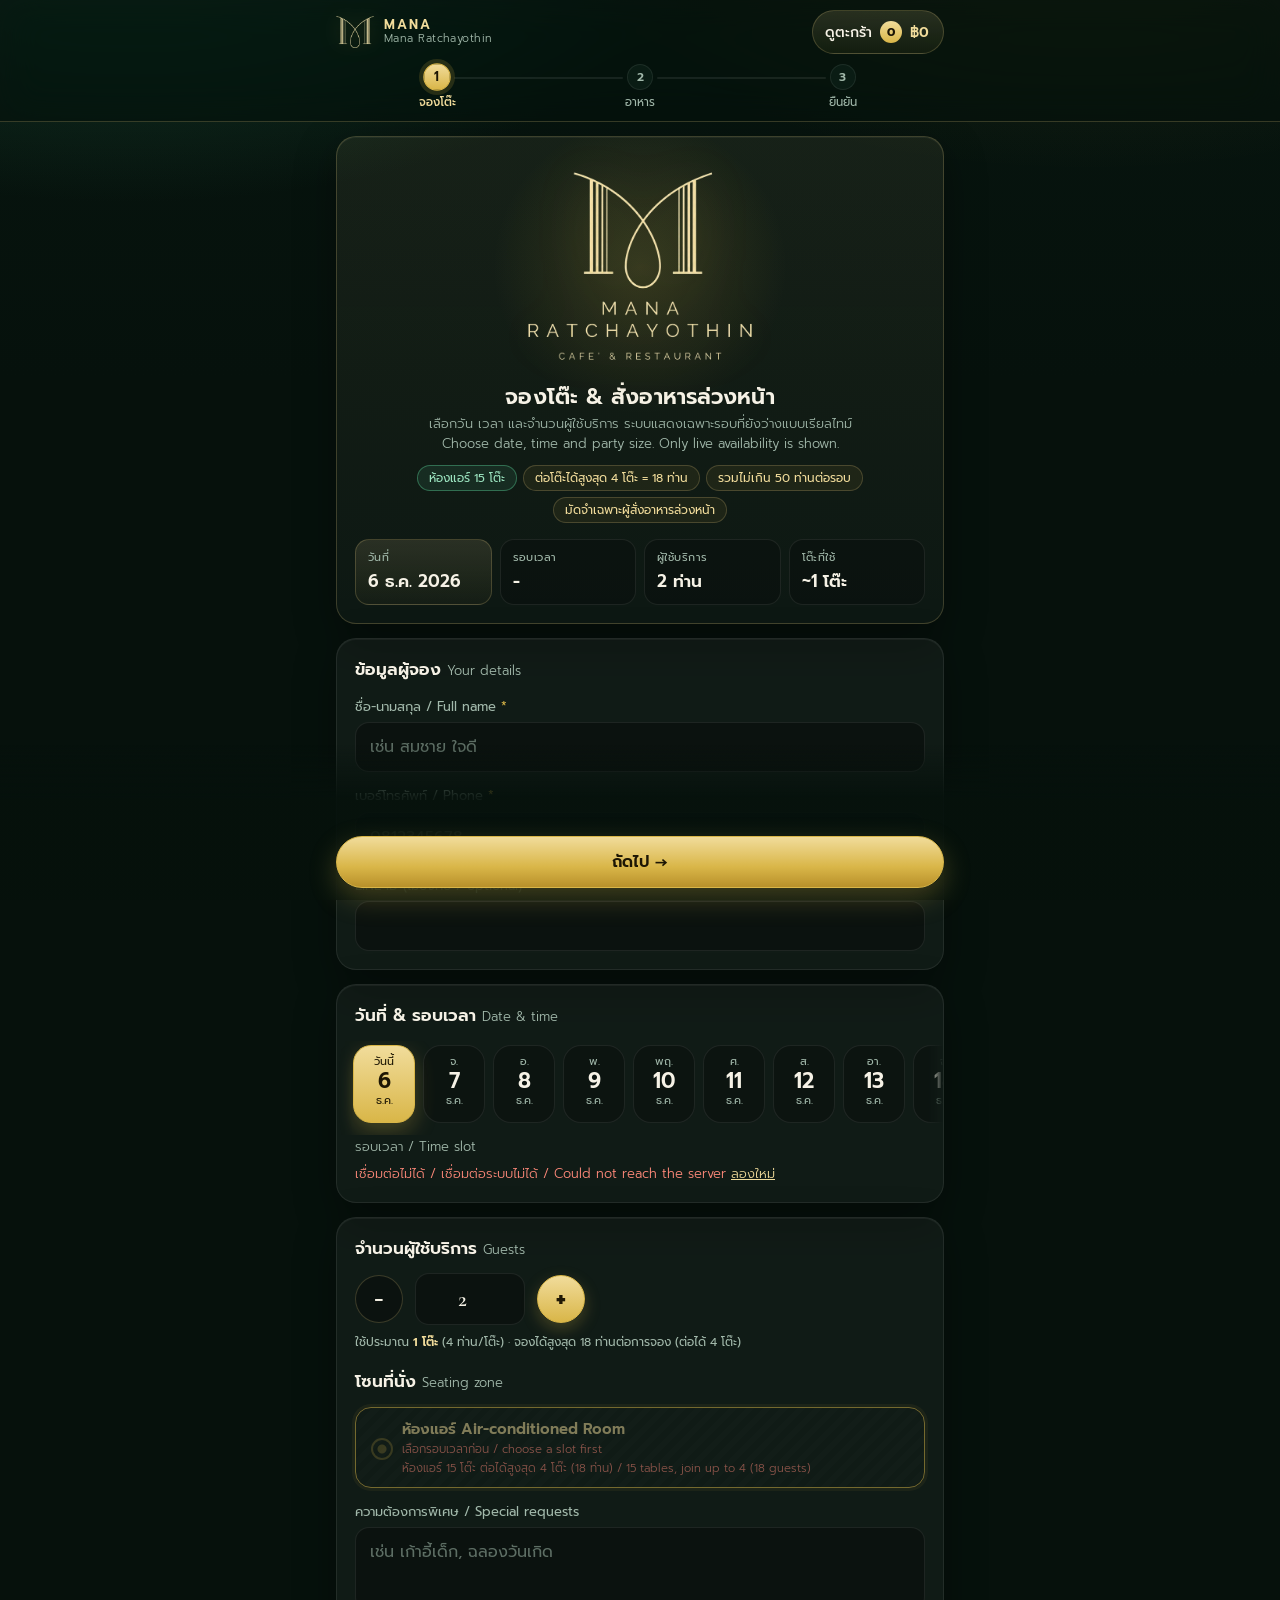
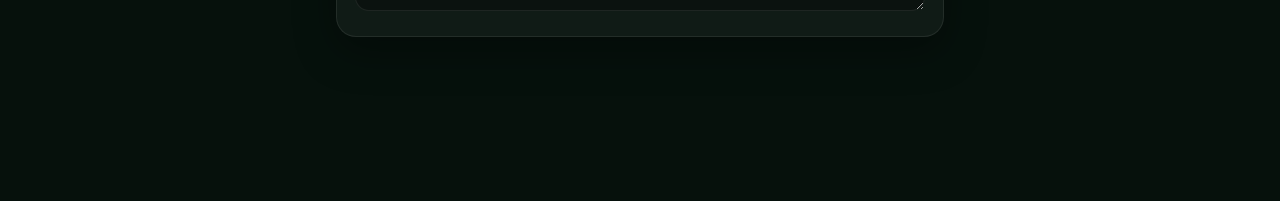
==== ratch/index.html @ 9ee77e87 "UI v2: modern glass/dark-luxe theme, branch logos, share icons, floating cart bar, skeletons, a11y; " ====
<!DOCTYPE html>
<html lang="th">
<head>
<meta charset="utf-8">
<base href="../">
<script>window.MANA_DEFAULT_BRANCH = 'ratch';</script>
<meta name="viewport" content="width=device-width, initial-scale=1, viewport-fit=cover">
<meta name="theme-color" content="#0b1b15">
<title>Mana Ratchayothin | จองโต๊ะ &amp; สั่งอาหาร</title>
<meta name="description" content="จองโต๊ะและสั่งอาหารล่วงหน้า Mana Ratchayothin Cafe\' &amp; Restaurant / Book a table and pre-order food online">
<meta property="og:type" content="website">
<meta property="og:site_name" content="MANA">
<meta property="og:title" content="Mana Ratchayothin | จองโต๊ะ &amp; สั่งอาหาร">
<meta property="og:description" content="จองโต๊ะและสั่งอาหารล่วงหน้า / Book a table and pre-order food online">
<meta property="og:image" content="https://khatawutt.github.io/mana-booking/assets/og-ratch.png">
<meta property="og:image:width" content="1200">
<meta property="og:image:height" content="630">
<meta name="twitter:card" content="summary_large_image">
<link rel="icon" type="image/png" href="assets/favicon-ratch.png">
<link rel="apple-touch-icon" href="assets/apple-touch-ratch.png">
<link rel="preconnect" href="https://fonts.googleapis.com">
<link rel="preconnect" href="https://fonts.gstatic.com" crossorigin>
<link href="https://fonts.googleapis.com/css2?family=Prompt:wght@300;400;500;600;700&family=Cormorant+Garamond:wght@500;600&display=swap" rel="stylesheet">
<link rel="stylesheet" href="css/app.css?v=2">
</head>
<body>
<div class="top"><div class="top-in">
  <div class="top-row">
    <div class="brandbox"><img class="mark" id="markImg" alt="" width="38" height="38"><div class="brand" id="brand">MANA<small id="brandSub"></small></div></div>
    <button class="cartbtn" id="cartBtn" type="button" aria-label="ดูตะกร้า"><span>ดูตะกร้า</span><span class="cnt" id="cartCnt">0</span><b id="cartTotal">฿0</b></button>
  </div>
  <div class="steps" id="steps"><div data-s="1"><i>1</i><span>จองโต๊ะ</span></div><div data-s="2"><i>2</i><span>อาหาร</span></div><div data-s="3"><i>3</i><span>ยืนยัน</span></div></div>
  <div class="prog" id="prog"><div class="pbar"><i id="progBar"></i></div><div class="txt"><span id="progL"></span><span id="progR"></span></div></div>
</div></div>

<div class="bootmsg" id="boot"><img id="bootLogo" alt="MANA" src="assets/logo-ratch.webp"><div><span class="sp"></span><span id="bootTxt">กำลังโหลด... / Loading...</span></div><button type="button" id="bootRetry" class="hide">ลองใหม่ / Retry</button></div>

<script>
(function(){var q=(new URLSearchParams(location.search).get('b')||window.MANA_DEFAULT_BRANCH||'').toLowerCase();
if(q==='ratch'||q==='ratchayothin'){var i=document.getElementById('bootLogo');if(i)i.src='assets/logo-ratch.webp';}})();
</script>

<div class="wrap" id="app">
  <div class="banner bad" id="verBanner">เมนูมีการอัปเดต กรุณารีเฟรชหน้านี้ (ดึงลงเพื่อโหลดใหม่) ก่อนสั่งอาหาร / The menu was updated, please reload this page before ordering.</div>

<!-- STEP 1 -->
<section id="s1">
  <div class="card gold hero">
    <img class="logo" id="logoHero" alt="MANA" width="250" height="198">
    <div class="eyebrow" id="eyebrow">MANA</div>
    <h1>จองโต๊ะ &amp; สั่งอาหารล่วงหน้า</h1>
    <div class="sub">เลือกวัน เวลา และจำนวนผู้ใช้บริการ ระบบแสดงเฉพาะรอบที่ยังว่างแบบเรียลไทม์<br>Choose date, time and party size. Only live availability is shown.</div>
    <div class="chips" id="infoChips"></div>
    <div class="stats">
      <div class="stat hl"><span>วันที่</span><b id="stDate">-</b></div>
      <div class="stat"><span>รอบเวลา</span><b id="stSlot">-</b></div>
      <div class="stat"><span>ผู้ใช้บริการ</span><b id="stGuests">-</b></div>
      <div class="stat"><span id="stUnitL">โต๊ะที่ใช้</span><b id="stUnit">-</b></div>
    </div>
  </div>

  <div class="card">
    <h2>ข้อมูลผู้จอง <span class="sub">Your details</span></h2>
    <label class="f" for="fName">ชื่อ-นามสกุล / Full name <em>*</em></label>
    <input type="text" id="fName" autocomplete="name" maxlength="80" placeholder="เช่น สมชาย ใจดี">
    <div class="err" id="eName"></div>
    <label class="f" for="fPhone">เบอร์โทรศัพท์ / Phone <em>*</em></label>
    <input type="tel" id="fPhone" inputmode="numeric" autocomplete="tel" maxlength="14" placeholder="0812345678">
    <div class="err" id="ePhone"></div>
    <label class="f" for="fLine">LINE ID (ไม่บังคับ / optional)</label>
    <input type="text" id="fLine" maxlength="60" autocomplete="off">
    <div class="hp"><label>Website <input type="text" id="fHp" tabindex="-1" autocomplete="off"></label></div>
  </div>

  <div class="card">
    <h2>วันที่ &amp; รอบเวลา <span class="sub">Date &amp; time</span></h2>
    <div class="dates" id="dates"></div>
    <div class="err" id="eDate"></div>
    <div class="sub" style="margin:2px 0 8px">รอบเวลา / Time slot</div>
    <div class="grid slots" id="slots"></div>
    <div class="err" id="eSlot"></div>
  </div>

  <div class="card">
    <h2>จำนวนผู้ใช้บริการ <span class="sub">Guests</span></h2>
    <div class="gst">
      <button type="button" class="rbtn" id="gMinus" aria-label="ลด">&minus;</button>
      <input type="number" id="fGuests" inputmode="numeric" min="1" value="2">
      <button type="button" class="rbtn plus" id="gPlus" aria-label="เพิ่ม">+</button>
    </div>
    <div class="hint" id="gHint"></div>
    <div class="err" id="eGuests"></div>
    <h2 style="margin-top:18px">โซนที่นั่ง <span class="sub">Seating zone</span></h2>
    <div class="grid" id="zones"></div>
    <div class="err" id="eZone"></div>
    <label class="f" for="fSpecial">ความต้องการพิเศษ / Special requests</label>
    <textarea id="fSpecial" maxlength="500" placeholder="เช่น เก้าอี้เด็ก, ฉลองวันเกิด"></textarea>
  </div>
</section>

<!-- STEP 2 -->
<section id="s2" class="hide">
  <div class="card gold" id="modeCard">
    <div class="modehead"><div class="eyebrow">อาหาร / Food</div>
    <h1 style="font-size:22px">สั่งอาหารล่วงหน้าหรือไม่?</h1>
    <div class="sub">Pre-order food?</div></div>
    <div class="modes" style="margin-top:12px">
      <button type="button" class="mode" id="modeYes"><b>สั่งอาหารล่วงหน้า (ชำระมัดจำ)</b><span>เลือกเมนูได้เลย อาหารพร้อมเมื่อมาถึง &middot; ต้องโอนมัดจำ / Pre-order, deposit required</span></button>
      <button type="button" class="mode" id="modeNo"><b>ไม่สั่งอาหารล่วงหน้า</b><span>สั่งที่ร้านได้ ไม่ต้องมัดจำ / Order at the restaurant, no deposit</span></button>
    </div>
    <div class="notice" id="minNotice"></div>
  </div>
  <div id="menuBox" class="hide">
    <div class="search"><input type="text" id="fSearch" placeholder="ค้นหาเมนู / Search menu" autocomplete="off"></div>
    <div class="tabs" id="tabs"></div>
    <div class="cols"><span>รายการ</span><span style="text-align:right">ราคา/หน่วย</span><span style="text-align:center">จำนวน</span><span style="text-align:right">รวม</span></div>
    <div id="menu"></div>
    <div class="empty hide" id="noRes">ไม่พบเมนูที่ค้นหา / No results</div>
  </div>
</section>

<!-- STEP 3 -->
<section id="s3" class="hide">
  <div class="card gold">
    <div class="eyebrow">ตรวจสอบ &amp; ยืนยัน</div>
    <h1 style="font-size:22px">สรุปการจอง</h1>
    <div id="sumBox" style="margin-top:8px"></div>
  </div>
  <div class="card" id="orderCard">
    <h2>รายการอาหาร <span class="sub">Your order</span></h2>
    <div id="orderBox"></div>
  </div>
  <div class="card" id="depCard">
    <h2>ชำระมัดจำ <span class="sub">Deposit by QR</span></h2>
    <div class="notice" id="depInfo"></div>
    <div id="qrBox" class="qrph"><span class="sp"></span>กำลังโหลด QR...</div>
    <div class="sub center">ชื่อบัญชี: MANA (อลิษา ใบกว้าง) &middot; รับเงินได้จากทุกธนาคาร</div>
    <label class="f" for="fAmount">ยอดที่โอน / Amount transferred (THB) <em>*</em></label>
    <input type="number" id="fAmount" inputmode="decimal" min="1" placeholder="0">
    <div class="err" id="eAmount"></div>
    <label class="f" for="fRef">เวลาที่โอนและเลขอ้างอิงรายการ / Transfer time &amp; ref no. <em>*</em></label>
    <input type="text" id="fRef" maxlength="120" placeholder="เช่น 14:05 / 0123456789">
    <div class="err" id="eRef"></div>
    <label class="chk"><input type="checkbox" id="fConfirm"><span>ฉันได้โอนเงินมัดจำแล้ว / I have transferred the deposit</span></label>
    <div class="err" id="eConfirm"></div>
    <div class="notice" style="margin-top:12px">หลังส่งการจอง กรุณาส่งสลิปโอนเงินให้ร้านทาง LINE เพื่อยืนยัน<br>After booking, please send your transfer slip to us on LINE.</div>
  </div>
  <div class="card hide" id="noDepCard">
    <h2>ไม่ต้องมัดจำ <span class="sub">No deposit</span></h2>
    <div class="notice" id="noDepInfo"></div>
  </div>
  <div class="banner bad" id="submitErr"></div>
</section>

<!-- SUCCESS -->
<section id="done" class="hide">
  <div class="card gold center">
    <img class="logo small" id="logoDone" alt="MANA" width="190" height="150">
    <div class="ok-mark">&#10003;</div>
    <h1 style="font-size:23px">ส่งการจองเรียบร้อย</h1>
    <div class="sub">Booking received</div>
    <div class="code" id="doneCode"></div>
    <div class="sub">รหัสการจอง / Booking code</div>
  </div>
  <div class="card"><div id="doneBox"></div></div>
  <div class="card" id="doneNote"></div>
  <button class="btn" type="button" id="againBtn" style="width:100%">จองใหม่ / New booking</button>
</section>

</div>

<div class="bar" id="bar">
<div class="cartbar" id="cartBar" role="button" tabindex="0" aria-label="ดูตะกร้า"><span id="cbText">0 รายการ</span><b id="cbTotal">฿0</b><em>ดูตะกร้า &rsaquo;</em></div>
<div class="bar-in">
  <button class="btn ghost" id="backBtn" type="button">&larr; ย้อนกลับ</button>
  <button class="btn gold" id="nextBtn" type="button">ถัดไป &rarr;</button>
</div></div>

<div class="ov" id="ov"></div>
<div class="sheet" id="sheet">
  <div class="sheet-h"><span>ตะกร้าของคุณ / Your cart</span><button class="x" id="sheetX" type="button" aria-label="ปิด">&times;</button></div>
  <div class="sheet-b" id="sheetB"></div>
  <div class="sheet-f"><div class="total"><span>รวมทั้งหมด</span><b id="sheetTotal">฿0</b></div><button class="btn gold" id="sheetOk" type="button" style="width:100%;margin-top:10px">ตกลง</button></div>
</div>

<script src="js/config.js?v=2"></script>
<script src="js/app.js?v=2"></script>
</body>
</html>
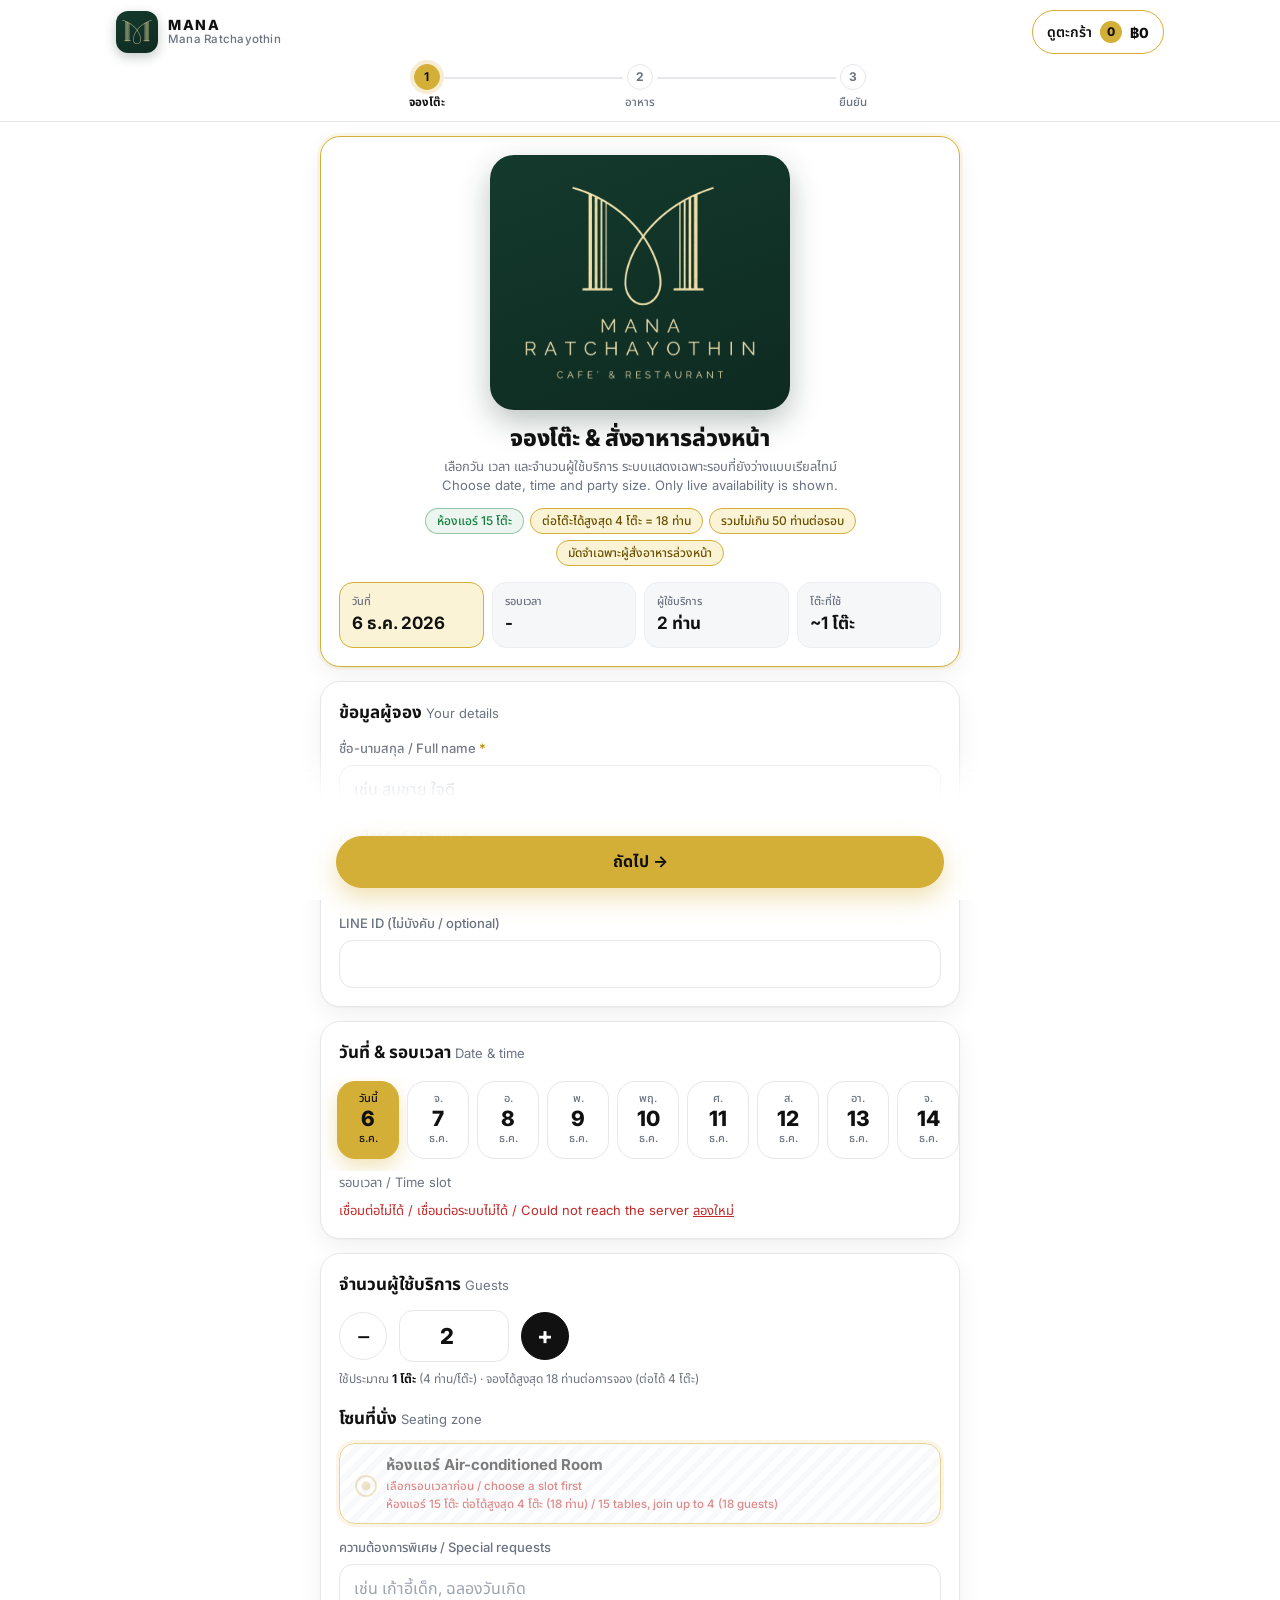
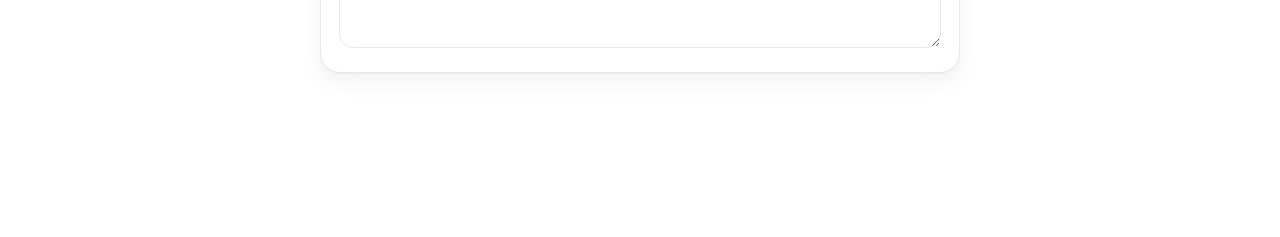
==== commit 8c416cb8: "UI v3: Light Luxe theme (white/gold, Inter + Noto Sans Thai, menu card grid, pill tabs)" ====
--- a/ratch/index.html
+++ b/ratch/index.html
@@ -5,7 +5,7 @@
 <base href="../">
 <script>window.MANA_DEFAULT_BRANCH = 'ratch';</script>
 <meta name="viewport" content="width=device-width, initial-scale=1, viewport-fit=cover">
-<meta name="theme-color" content="#0b1b15">
+<meta name="theme-color" content="#ffffff">
 <title>Mana Ratchayothin | จองโต๊ะ &amp; สั่งอาหาร</title>
 <meta name="description" content="จองโต๊ะและสั่งอาหารล่วงหน้า Mana Ratchayothin Cafe\' &amp; Restaurant / Book a table and pre-order food online">
 <meta property="og:type" content="website">
@@ -20,20 +20,20 @@
 <link rel="apple-touch-icon" href="assets/apple-touch-ratch.png">
 <link rel="preconnect" href="https://fonts.googleapis.com">
 <link rel="preconnect" href="https://fonts.gstatic.com" crossorigin>
-<link href="https://fonts.googleapis.com/css2?family=Prompt:wght@300;400;500;600;700&family=Cormorant+Garamond:wght@500;600&display=swap" rel="stylesheet">
-<link rel="stylesheet" href="css/app.css?v=2">
+<link href="https://fonts.googleapis.com/css2?family=Inter:wght@400;500;600;700;800&family=Noto+Sans+Thai:wght@400;500;600;700;800&display=swap" rel="stylesheet">
+<link rel="stylesheet" href="css/app.css?v=3">
 </head>
 <body>
 <div class="top"><div class="top-in">
   <div class="top-row">
-    <div class="brandbox"><img class="mark" id="markImg" alt="" width="38" height="38"><div class="brand" id="brand">MANA<small id="brandSub"></small></div></div>
+    <div class="brandbox"><span class="markbadge"><img class="mark" id="markImg" alt="" width="30" height="30"></span><div class="brand" id="brand">MANA<small id="brandSub"></small></div></div>
     <button class="cartbtn" id="cartBtn" type="button" aria-label="ดูตะกร้า"><span>ดูตะกร้า</span><span class="cnt" id="cartCnt">0</span><b id="cartTotal">฿0</b></button>
   </div>
   <div class="steps" id="steps"><div data-s="1"><i>1</i><span>จองโต๊ะ</span></div><div data-s="2"><i>2</i><span>อาหาร</span></div><div data-s="3"><i>3</i><span>ยืนยัน</span></div></div>
   <div class="prog" id="prog"><div class="pbar"><i id="progBar"></i></div><div class="txt"><span id="progL"></span><span id="progR"></span></div></div>
 </div></div>
 
-<div class="bootmsg" id="boot"><img id="bootLogo" alt="MANA" src="assets/logo-ratch.webp"><div><span class="sp"></span><span id="bootTxt">กำลังโหลด... / Loading...</span></div><button type="button" id="bootRetry" class="hide">ลองใหม่ / Retry</button></div>
+<div class="bootmsg" id="boot"><div class="logobadge small"><img id="bootLogo" alt="MANA" src="assets/logo-ratch.webp"></div><div><span class="sp"></span><span id="bootTxt">กำลังโหลด... / Loading...</span></div><button type="button" id="bootRetry" class="hide">ลองใหม่ / Retry</button></div>
 
 <script>
 (function(){var q=(new URLSearchParams(location.search).get('b')||window.MANA_DEFAULT_BRANCH||'').toLowerCase();
@@ -46,7 +46,7 @@
 <!-- STEP 1 -->
 <section id="s1">
   <div class="card gold hero">
-    <img class="logo" id="logoHero" alt="MANA" width="250" height="198">
+    <div class="logobadge"><img class="logo" id="logoHero" alt="MANA" width="250" height="198"></div>
     <div class="eyebrow" id="eyebrow">MANA</div>
     <h1>จองโต๊ะ &amp; สั่งอาหารล่วงหน้า</h1>
     <div class="sub">เลือกวัน เวลา และจำนวนผู้ใช้บริการ ระบบแสดงเฉพาะรอบที่ยังว่างแบบเรียลไทม์<br>Choose date, time and party size. Only live availability is shown.</div>
@@ -111,9 +111,14 @@
     <div class="notice" id="minNotice"></div>
   </div>
   <div id="menuBox" class="hide">
-    <div class="search"><input type="text" id="fSearch" placeholder="ค้นหาเมนู / Search menu" autocomplete="off"></div>
-    <div class="tabs" id="tabs"></div>
-    <div class="cols"><span>รายการ</span><span style="text-align:right">ราคา/หน่วย</span><span style="text-align:center">จำนวน</span><span style="text-align:right">รวม</span></div>
+    <div class="menu-head" id="menuHead">
+      <h1 class="mh">FOOD MENU</h1>
+      <div class="mh-sub" id="mhSub"></div>
+      <button type="button" class="fullmenu" id="fullMenu"><svg viewBox="0 0 24 24" width="18" height="18" fill="none" stroke="currentColor" stroke-width="1.8" stroke-linecap="round" stroke-linejoin="round" aria-hidden="true"><path d="M4 5a2 2 0 0 1 2-2h13v16H6a2 2 0 0 0-2 2z"/><path d="M4 19V5M9 7h6"/></svg>Full Menu</button>
+      <hr class="goldline">
+    </div>
+    <div class="search"><input type="text" id="fSearch" placeholder="ค้นหาเมนู / Search menu..." autocomplete="off" enterkeyhint="search"></div>
+    <div class="tabwrap"><div class="tabs" id="tabs"></div><button type="button" class="tabnext" id="tabNext" aria-label="เลื่อนหมวดถัดไป">&rsaquo;</button></div>
     <div id="menu"></div>
     <div class="empty hide" id="noRes">ไม่พบเมนูที่ค้นหา / No results</div>
   </div>
@@ -155,7 +160,7 @@
 <!-- SUCCESS -->
 <section id="done" class="hide">
   <div class="card gold center">
-    <img class="logo small" id="logoDone" alt="MANA" width="190" height="150">
+    <div class="logobadge small"><img class="logo small" id="logoDone" alt="MANA" width="190" height="150"></div>
     <div class="ok-mark">&#10003;</div>
     <h1 style="font-size:23px">ส่งการจองเรียบร้อย</h1>
     <div class="sub">Booking received</div>
@@ -183,7 +188,7 @@
   <div class="sheet-f"><div class="total"><span>รวมทั้งหมด</span><b id="sheetTotal">฿0</b></div><button class="btn gold" id="sheetOk" type="button" style="width:100%;margin-top:10px">ตกลง</button></div>
 </div>
 
-<script src="js/config.js?v=2"></script>
-<script src="js/app.js?v=2"></script>
+<script src="js/config.js?v=3"></script>
+<script src="js/app.js?v=3"></script>
 </body>
 </html>
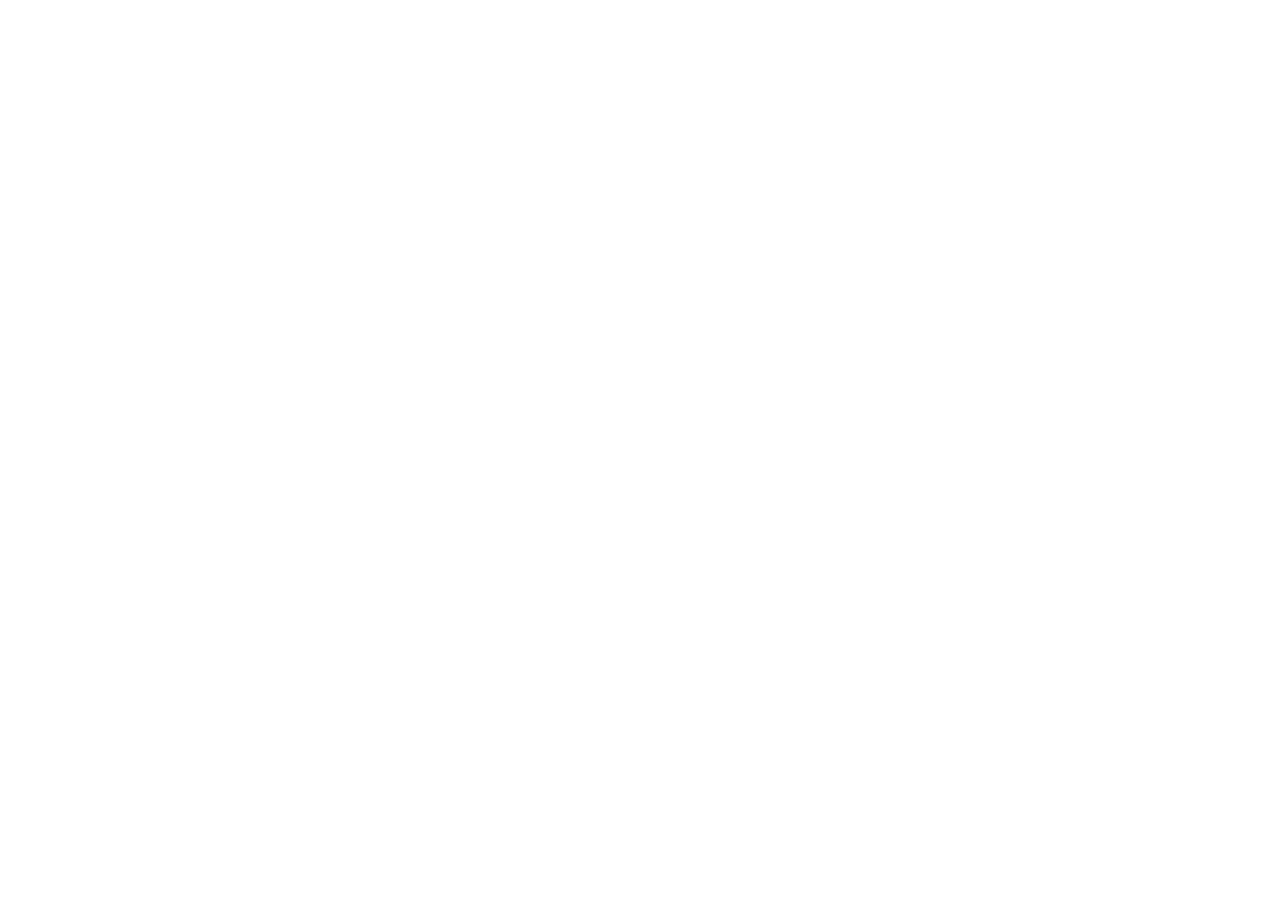
==== commit a68d2a79: "Redirect Pages entry points to the unified booking site Replace the GitHub Pages root and /ratch/ do" ====
--- a/ratch/index.html
+++ b/ratch/index.html
@@ -2,193 +2,25 @@
 <html lang="th">
 <head>
 <meta charset="utf-8">
-<base href="../">
-<script>window.MANA_DEFAULT_BRANCH = 'ratch';</script>
-<meta name="viewport" content="width=device-width, initial-scale=1, viewport-fit=cover">
-<meta name="theme-color" content="#ffffff">
-<title>Mana Ratchayothin | จองโต๊ะ &amp; สั่งอาหาร</title>
-<meta name="description" content="จองโต๊ะและสั่งอาหารล่วงหน้า Mana Ratchayothin Cafe\' &amp; Restaurant / Book a table and pre-order food online">
-<meta property="og:type" content="website">
-<meta property="og:site_name" content="MANA">
-<meta property="og:title" content="Mana Ratchayothin | จองโต๊ะ &amp; สั่งอาหาร">
-<meta property="og:description" content="จองโต๊ะและสั่งอาหารล่วงหน้า / Book a table and pre-order food online">
-<meta property="og:image" content="https://khatawutt.github.io/mana-booking/assets/og-ratch.png">
-<meta property="og:image:width" content="1200">
-<meta property="og:image:height" content="630">
-<meta name="twitter:card" content="summary_large_image">
-<link rel="icon" type="image/png" href="assets/favicon-ratch.png">
-<link rel="apple-touch-icon" href="assets/apple-touch-ratch.png">
-<link rel="preconnect" href="https://fonts.googleapis.com">
-<link rel="preconnect" href="https://fonts.gstatic.com" crossorigin>
-<link href="https://fonts.googleapis.com/css2?family=Inter:wght@400;500;600;700;800&family=Noto+Sans+Thai:wght@400;500;600;700;800&display=swap" rel="stylesheet">
-<link rel="stylesheet" href="css/app.css?v=3">
+<meta name="viewport" content="width=device-width, initial-scale=1">
+<title>กำลังพาไปหน้าจอง Mana Ratchayothin...</title>
+<link rel="canonical" href="https://mana-booking.vercel.app/ratchayothin/">
+<script>
+(function () {
+  var dest = 'https://mana-booking.vercel.app/ratchayothin/';
+  var target = dest + (location.search || '') + (location.hash || '');
+  document.addEventListener('DOMContentLoaded', function () {
+    var link = document.getElementById('redirect-link');
+    if (link) link.href = target;
+  });
+  try { location.replace(target); } catch (e) {}
+})();
+</script>
+<noscript>
+<meta http-equiv="refresh" content="0;url=https://mana-booking.vercel.app/ratchayothin/">
+</noscript>
 </head>
 <body>
-<div class="top"><div class="top-in">
-  <div class="top-row">
-    <div class="brandbox"><span class="markbadge"><img class="mark" id="markImg" alt="" width="30" height="30"></span><div class="brand" id="brand">MANA<small id="brandSub"></small></div></div>
-    <button class="cartbtn" id="cartBtn" type="button" aria-label="ดูตะกร้า"><span>ดูตะกร้า</span><span class="cnt" id="cartCnt">0</span><b id="cartTotal">฿0</b></button>
-  </div>
-  <div class="steps" id="steps"><div data-s="1"><i>1</i><span>จองโต๊ะ</span></div><div data-s="2"><i>2</i><span>อาหาร</span></div><div data-s="3"><i>3</i><span>ยืนยัน</span></div></div>
-  <div class="prog" id="prog"><div class="pbar"><i id="progBar"></i></div><div class="txt"><span id="progL"></span><span id="progR"></span></div></div>
-</div></div>
-
-<div class="bootmsg" id="boot"><div class="logobadge small"><img id="bootLogo" alt="MANA" src="assets/logo-ratch.webp"></div><div><span class="sp"></span><span id="bootTxt">กำลังโหลด... / Loading...</span></div><button type="button" id="bootRetry" class="hide">ลองใหม่ / Retry</button></div>
-
-<script>
-(function(){var q=(new URLSearchParams(location.search).get('b')||window.MANA_DEFAULT_BRANCH||'').toLowerCase();
-if(q==='ratch'||q==='ratchayothin'){var i=document.getElementById('bootLogo');if(i)i.src='assets/logo-ratch.webp';}})();
-</script>
-
-<div class="wrap" id="app">
-  <div class="banner bad" id="verBanner">เมนูมีการอัปเดต กรุณารีเฟรชหน้านี้ (ดึงลงเพื่อโหลดใหม่) ก่อนสั่งอาหาร / The menu was updated, please reload this page before ordering.</div>
-
-<!-- STEP 1 -->
-<section id="s1">
-  <div class="card gold hero">
-    <div class="logobadge"><img class="logo" id="logoHero" alt="MANA" width="250" height="198"></div>
-    <div class="eyebrow" id="eyebrow">MANA</div>
-    <h1>จองโต๊ะ &amp; สั่งอาหารล่วงหน้า</h1>
-    <div class="sub">เลือกวัน เวลา และจำนวนผู้ใช้บริการ ระบบแสดงเฉพาะรอบที่ยังว่างแบบเรียลไทม์<br>Choose date, time and party size. Only live availability is shown.</div>
-    <div class="chips" id="infoChips"></div>
-    <div class="stats">
-      <div class="stat hl"><span>วันที่</span><b id="stDate">-</b></div>
-      <div class="stat"><span>รอบเวลา</span><b id="stSlot">-</b></div>
-      <div class="stat"><span>ผู้ใช้บริการ</span><b id="stGuests">-</b></div>
-      <div class="stat"><span id="stUnitL">โต๊ะที่ใช้</span><b id="stUnit">-</b></div>
-    </div>
-  </div>
-
-  <div class="card">
-    <h2>ข้อมูลผู้จอง <span class="sub">Your details</span></h2>
-    <label class="f" for="fName">ชื่อ-นามสกุล / Full name <em>*</em></label>
-    <input type="text" id="fName" autocomplete="name" maxlength="80" placeholder="เช่น สมชาย ใจดี">
-    <div class="err" id="eName"></div>
-    <label class="f" for="fPhone">เบอร์โทรศัพท์ / Phone <em>*</em></label>
-    <input type="tel" id="fPhone" inputmode="numeric" autocomplete="tel" maxlength="14" placeholder="0812345678">
-    <div class="err" id="ePhone"></div>
-    <label class="f" for="fLine">LINE ID (ไม่บังคับ / optional)</label>
-    <input type="text" id="fLine" maxlength="60" autocomplete="off">
-    <div class="hp"><label>Website <input type="text" id="fHp" tabindex="-1" autocomplete="off"></label></div>
-  </div>
-
-  <div class="card">
-    <h2>วันที่ &amp; รอบเวลา <span class="sub">Date &amp; time</span></h2>
-    <div class="dates" id="dates"></div>
-    <div class="err" id="eDate"></div>
-    <div class="sub" style="margin:2px 0 8px">รอบเวลา / Time slot</div>
-    <div class="grid slots" id="slots"></div>
-    <div class="err" id="eSlot"></div>
-  </div>
-
-  <div class="card">
-    <h2>จำนวนผู้ใช้บริการ <span class="sub">Guests</span></h2>
-    <div class="gst">
-      <button type="button" class="rbtn" id="gMinus" aria-label="ลด">&minus;</button>
-      <input type="number" id="fGuests" inputmode="numeric" min="1" value="2">
-      <button type="button" class="rbtn plus" id="gPlus" aria-label="เพิ่ม">+</button>
-    </div>
-    <div class="hint" id="gHint"></div>
-    <div class="err" id="eGuests"></div>
-    <h2 style="margin-top:18px">โซนที่นั่ง <span class="sub">Seating zone</span></h2>
-    <div class="grid" id="zones"></div>
-    <div class="err" id="eZone"></div>
-    <label class="f" for="fSpecial">ความต้องการพิเศษ / Special requests</label>
-    <textarea id="fSpecial" maxlength="500" placeholder="เช่น เก้าอี้เด็ก, ฉลองวันเกิด"></textarea>
-  </div>
-</section>
-
-<!-- STEP 2 -->
-<section id="s2" class="hide">
-  <div class="card gold" id="modeCard">
-    <div class="modehead"><div class="eyebrow">อาหาร / Food</div>
-    <h1 style="font-size:22px">สั่งอาหารล่วงหน้าหรือไม่?</h1>
-    <div class="sub">Pre-order food?</div></div>
-    <div class="modes" style="margin-top:12px">
-      <button type="button" class="mode" id="modeYes"><b>สั่งอาหารล่วงหน้า (ชำระมัดจำ)</b><span>เลือกเมนูได้เลย อาหารพร้อมเมื่อมาถึง &middot; ต้องโอนมัดจำ / Pre-order, deposit required</span></button>
-      <button type="button" class="mode" id="modeNo"><b>ไม่สั่งอาหารล่วงหน้า</b><span>สั่งที่ร้านได้ ไม่ต้องมัดจำ / Order at the restaurant, no deposit</span></button>
-    </div>
-    <div class="notice" id="minNotice"></div>
-  </div>
-  <div id="menuBox" class="hide">
-    <div class="menu-head" id="menuHead">
-      <h1 class="mh">FOOD MENU</h1>
-      <div class="mh-sub" id="mhSub"></div>
-      <button type="button" class="fullmenu" id="fullMenu"><svg viewBox="0 0 24 24" width="18" height="18" fill="none" stroke="currentColor" stroke-width="1.8" stroke-linecap="round" stroke-linejoin="round" aria-hidden="true"><path d="M4 5a2 2 0 0 1 2-2h13v16H6a2 2 0 0 0-2 2z"/><path d="M4 19V5M9 7h6"/></svg>Full Menu</button>
-      <hr class="goldline">
-    </div>
-    <div class="search"><input type="text" id="fSearch" placeholder="ค้นหาเมนู / Search menu..." autocomplete="off" enterkeyhint="search"></div>
-    <div class="tabwrap"><div class="tabs" id="tabs"></div><button type="button" class="tabnext" id="tabNext" aria-label="เลื่อนหมวดถัดไป">&rsaquo;</button></div>
-    <div id="menu"></div>
-    <div class="empty hide" id="noRes">ไม่พบเมนูที่ค้นหา / No results</div>
-  </div>
-</section>
-
-<!-- STEP 3 -->
-<section id="s3" class="hide">
-  <div class="card gold">
-    <div class="eyebrow">ตรวจสอบ &amp; ยืนยัน</div>
-    <h1 style="font-size:22px">สรุปการจอง</h1>
-    <div id="sumBox" style="margin-top:8px"></div>
-  </div>
-  <div class="card" id="orderCard">
-    <h2>รายการอาหาร <span class="sub">Your order</span></h2>
-    <div id="orderBox"></div>
-  </div>
-  <div class="card" id="depCard">
-    <h2>ชำระมัดจำ <span class="sub">Deposit by QR</span></h2>
-    <div class="notice" id="depInfo"></div>
-    <div id="qrBox" class="qrph"><span class="sp"></span>กำลังโหลด QR...</div>
-    <div class="sub center">ชื่อบัญชี: MANA (อลิษา ใบกว้าง) &middot; รับเงินได้จากทุกธนาคาร</div>
-    <label class="f" for="fAmount">ยอดที่โอน / Amount transferred (THB) <em>*</em></label>
-    <input type="number" id="fAmount" inputmode="decimal" min="1" placeholder="0">
-    <div class="err" id="eAmount"></div>
-    <label class="f" for="fRef">เวลาที่โอนและเลขอ้างอิงรายการ / Transfer time &amp; ref no. <em>*</em></label>
-    <input type="text" id="fRef" maxlength="120" placeholder="เช่น 14:05 / 0123456789">
-    <div class="err" id="eRef"></div>
-    <label class="chk"><input type="checkbox" id="fConfirm"><span>ฉันได้โอนเงินมัดจำแล้ว / I have transferred the deposit</span></label>
-    <div class="err" id="eConfirm"></div>
-    <div class="notice" style="margin-top:12px">หลังส่งการจอง กรุณาส่งสลิปโอนเงินให้ร้านทาง LINE เพื่อยืนยัน<br>After booking, please send your transfer slip to us on LINE.</div>
-  </div>
-  <div class="card hide" id="noDepCard">
-    <h2>ไม่ต้องมัดจำ <span class="sub">No deposit</span></h2>
-    <div class="notice" id="noDepInfo"></div>
-  </div>
-  <div class="banner bad" id="submitErr"></div>
-</section>
-
-<!-- SUCCESS -->
-<section id="done" class="hide">
-  <div class="card gold center">
-    <div class="logobadge small"><img class="logo small" id="logoDone" alt="MANA" width="190" height="150"></div>
-    <div class="ok-mark">&#10003;</div>
-    <h1 style="font-size:23px">ส่งการจองเรียบร้อย</h1>
-    <div class="sub">Booking received</div>
-    <div class="code" id="doneCode"></div>
-    <div class="sub">รหัสการจอง / Booking code</div>
-  </div>
-  <div class="card"><div id="doneBox"></div></div>
-  <div class="card" id="doneNote"></div>
-  <button class="btn" type="button" id="againBtn" style="width:100%">จองใหม่ / New booking</button>
-</section>
-
-</div>
-
-<div class="bar" id="bar">
-<div class="cartbar" id="cartBar" role="button" tabindex="0" aria-label="ดูตะกร้า"><span id="cbText">0 รายการ</span><b id="cbTotal">฿0</b><em>ดูตะกร้า &rsaquo;</em></div>
-<div class="bar-in">
-  <button class="btn ghost" id="backBtn" type="button">&larr; ย้อนกลับ</button>
-  <button class="btn gold" id="nextBtn" type="button">ถัดไป &rarr;</button>
-</div></div>
-
-<div class="ov" id="ov"></div>
-<div class="sheet" id="sheet">
-  <div class="sheet-h"><span>ตะกร้าของคุณ / Your cart</span><button class="x" id="sheetX" type="button" aria-label="ปิด">&times;</button></div>
-  <div class="sheet-b" id="sheetB"></div>
-  <div class="sheet-f"><div class="total"><span>รวมทั้งหมด</span><b id="sheetTotal">฿0</b></div><button class="btn gold" id="sheetOk" type="button" style="width:100%;margin-top:10px">ตกลง</button></div>
-</div>
-
-<script src="js/config.js?v=3"></script>
-<script src="js/app.js?v=3"></script>
+  <p>กำลังพาไปหน้าจอง Mana Ratchayothin... <a id="redirect-link" href="https://mana-booking.vercel.app/ratchayothin/">คลิกที่นี่หากไม่ถูกพาไปอัตโนมัติ</a></p>
 </body>
 </html>
